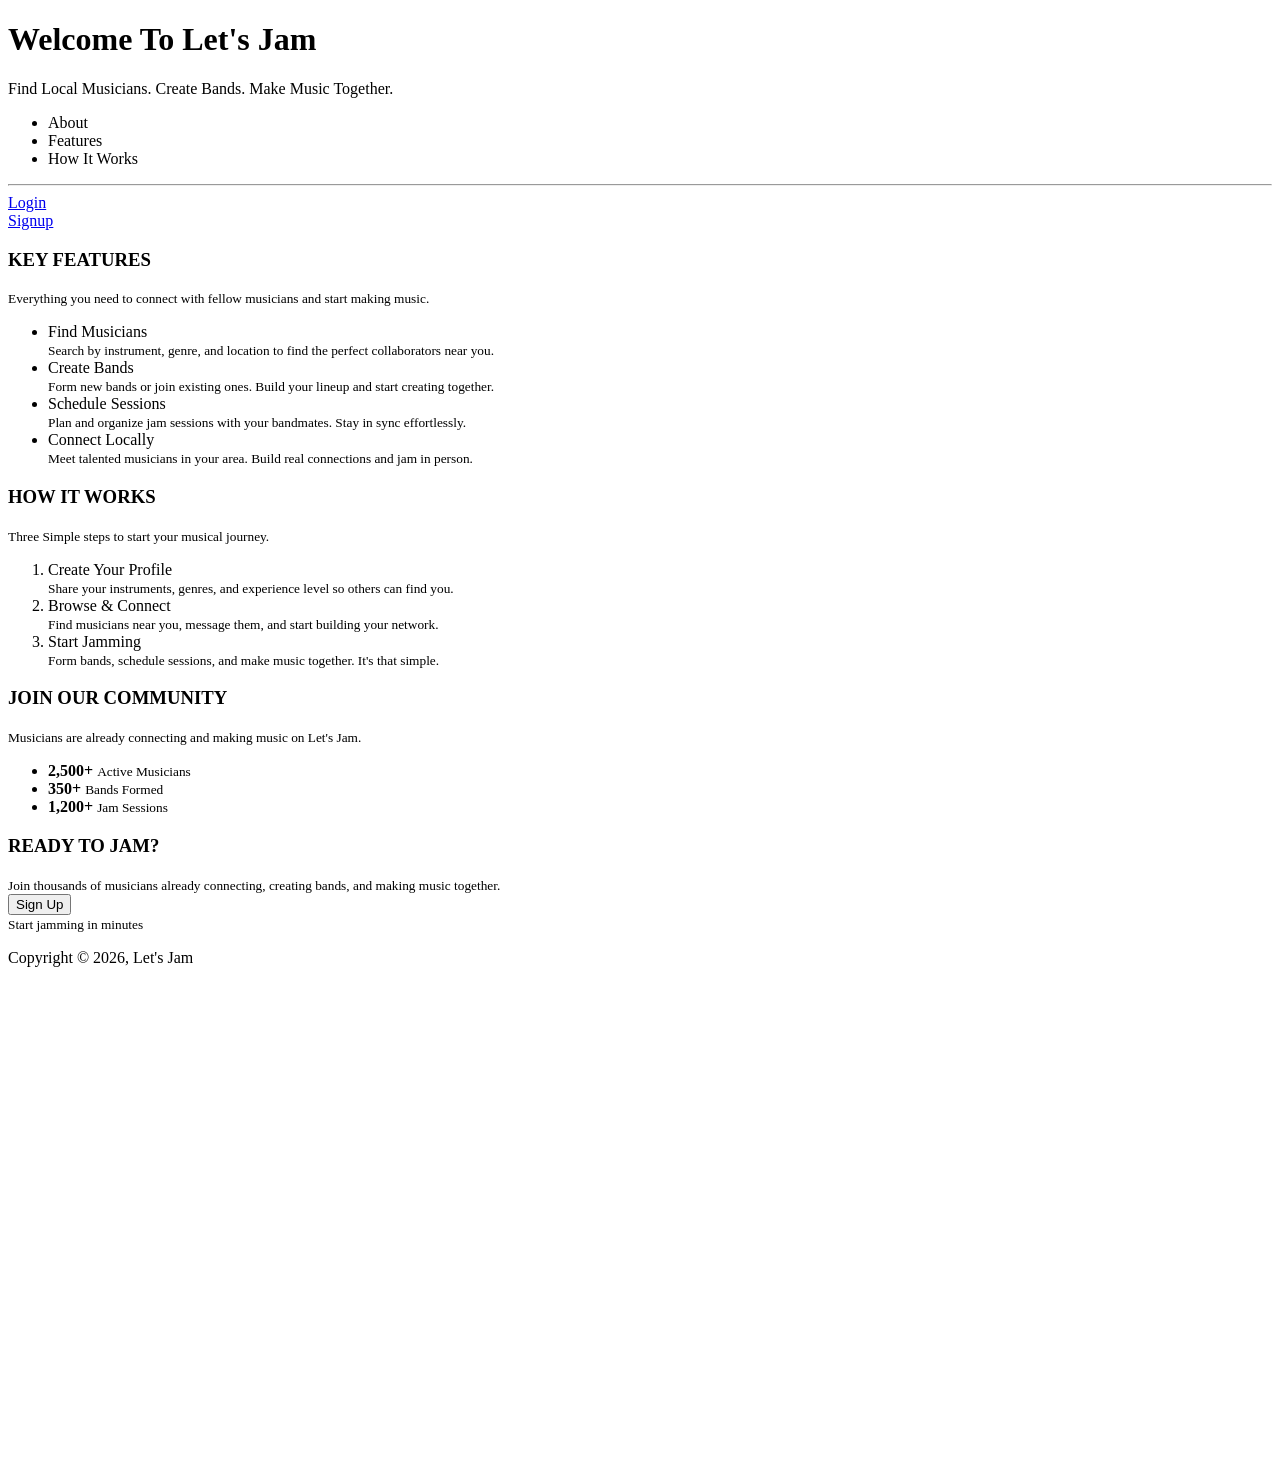
==== index.html @ 32e2967e "Created login and signup.html, basic layout of index.html for the welcome page with fake data and te" ====
<!doctype html>
<html lang="en">
  <head>
    <title>Let's Jam</title>
  </head>
  <body>
    <header id="main-header">
      <h1>Welcome To Let's Jam</h1>
      <p>Find Local Musicians. Create Bands. Make Music Together.</p>
    </header>

    <nav>
      <ul>
        <li>About</li>
        <li>Features</li>
        <li>How It Works</li>
      </ul>
    </nav>
    <hr />
    <nav>
      <a href="login.html">Login</a>
      <br />
      <a href="signup.html">Signup</a>
    </nav>

    <section>
      <article>
        <h3>KEY FEATURES</h3>
        <small
          >Everything you need to connect with fellow musicians and start making
          music.
        </small>
        <article>
          <ul>
            <li>Find Musicians</li>
            <small>
              Search by instrument, genre, and location to find the perfect
              collaborators near you.
            </small>
            <li>Create Bands</li>
            <small>
              Form new bands or join existing ones. Build your lineup and start
              creating together.
            </small>
            <li>Schedule Sessions</li>
            <small>
              Plan and organize jam sessions with your bandmates. Stay in sync
              effortlessly.
            </small>
            <li>Connect Locally</li>
            <small>
              Meet talented musicians in your area. Build real connections and
              jam in person.
            </small>
          </ul>
        </article>
      </article>
    </section>
    <section>
      <article>
        <h3>HOW IT WORKS</h3>
        <small>Three Simple steps to start your musical journey. </small>
        <article>
          <ol>
            <li>Create Your Profile</li>
            <small>
              Share your instruments, genres, and experience level so others can
              find you.
            </small>
            <li>Browse & Connect</li>
            <small>
              Find musicians near you, message them, and start building your
              network.
            </small>
            <li>Start Jamming</li>
            <small>
              Form bands, schedule sessions, and make music together. It's that
              simple.
            </small>
          </ol>
        </article>
      </article>
    </section>
    <section>
      <h3>JOIN OUR COMMUNITY</h3>
      <small
        >Musicians are already connecting and making music on Let's Jam.
      </small>
      <ul>
        <li>
          <strong>2,500+</strong>
          <small>Active Musicians</small>
        </li>
        <li>
          <strong>350+</strong>
          <small>Bands Formed</small>
        </li>
        <li>
          <strong>1,200+</strong>
          <small>Jam Sessions</small>
        </li>
      </ul>
    </section>
    <section>
      <h3>READY TO JAM?</h3>
      <small
        >Join thousands of musicians already connecting, creating bands, and
        making music together.</small
      >
      <br />
      <button>Sign Up</button>
      <br />
      <small>Start jamming in minutes</small>
    </section>
    <footer id="main-footer">
      <p>Copyright &copy; 2026, Let's Jam</p>
    </footer>
    <div style="margin-top: 500px"></div>
  </body>
</html>
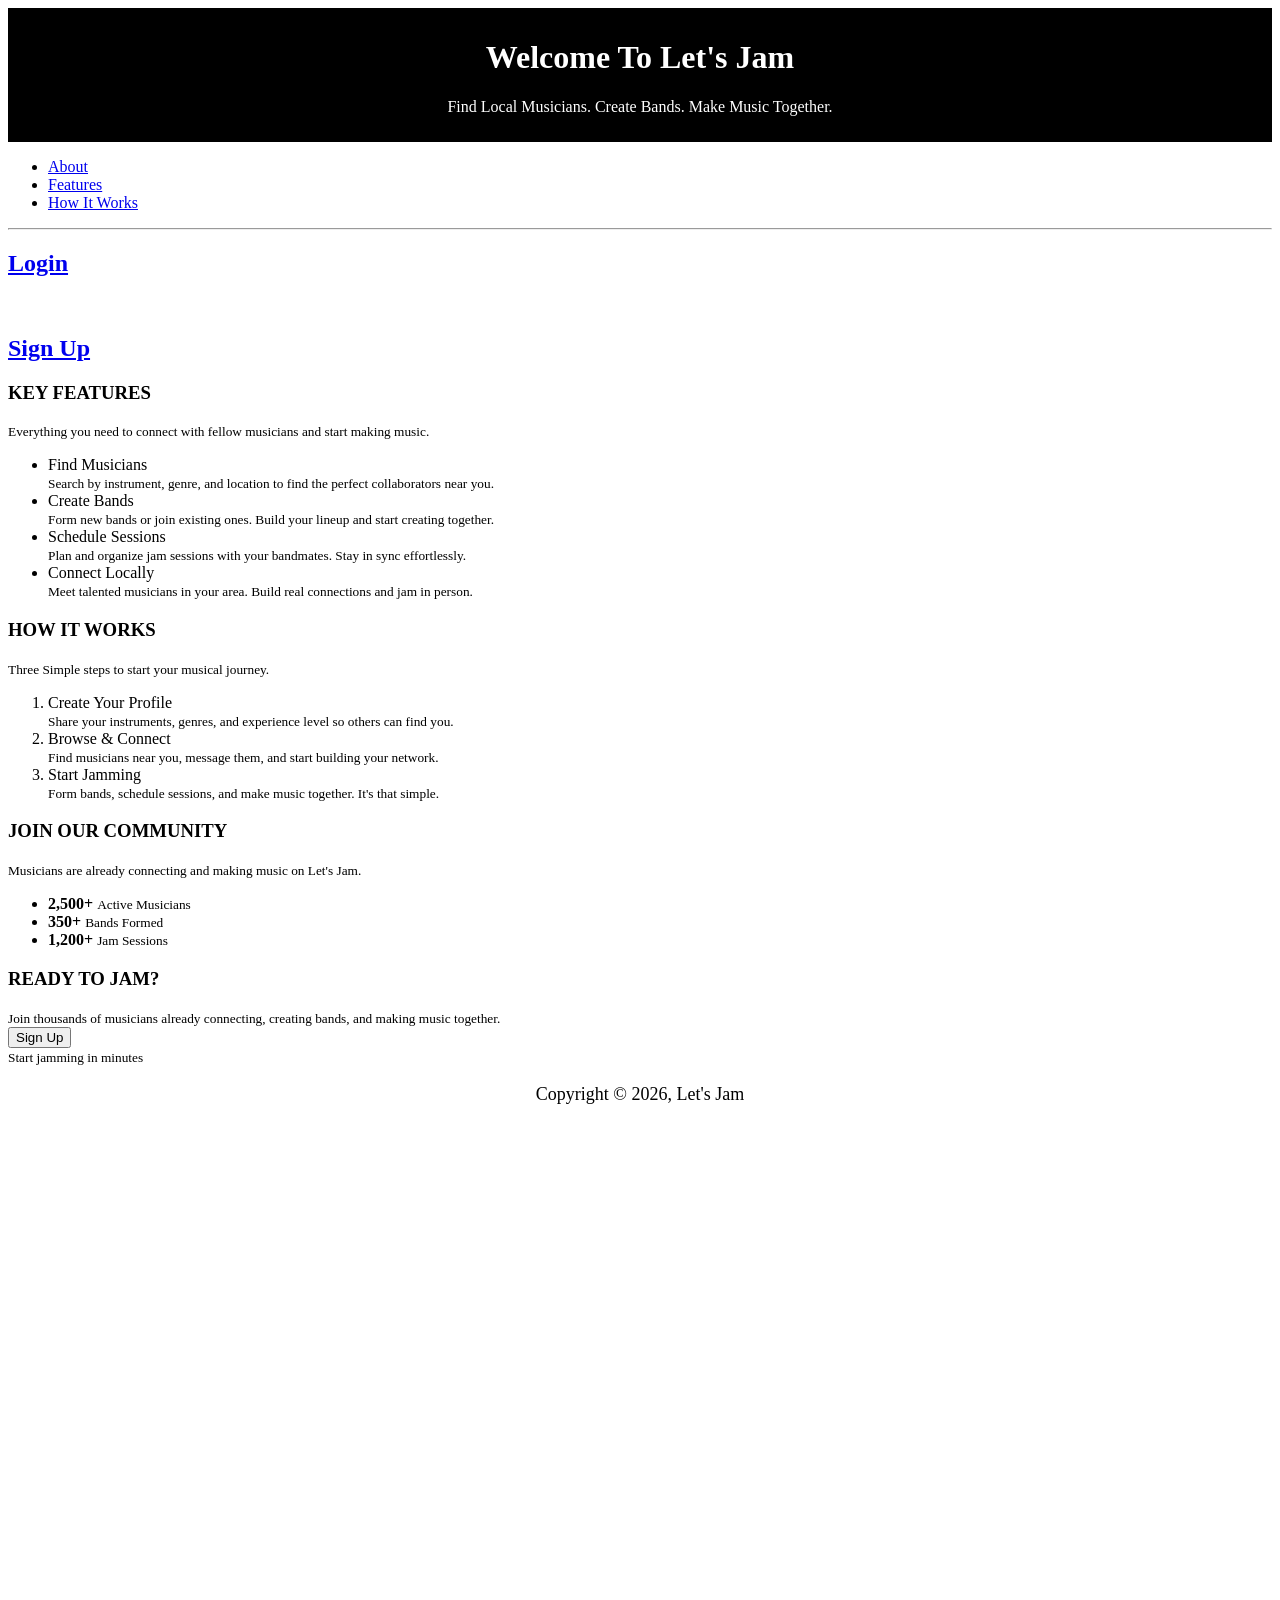
==== commit 80f51386: "Created about, features, how-it-works.html pages, blank pages, added navigation to them in index.htm" ====
--- a/index.html
+++ b/index.html
@@ -2,6 +2,20 @@
 <html lang="en">
   <head>
     <title>Let's Jam</title>
+    <meta name="description" content="Music Website by Gavin Antonacci" />
+    <meta name="keywords" content="web music app, let's jam" />
+    <style type="text/css">
+      #main-header {
+        text-align: center;
+        background-color: black;
+        color: white;
+        padding: 10px;
+      }
+      #main-footer {
+        text-align: center;
+        font-size: 18px;
+      }
+    </style>
   </head>
   <body>
     <header id="main-header">
@@ -11,107 +25,109 @@
 
     <nav>
       <ul>
-        <li>About</li>
-        <li>Features</li>
-        <li>How It Works</li>
+        <li><a href="about.html">About</a></li>
+        <li><a href="features.html">Features</a></li>
+        <li><a href="how-it-works.html">How It Works</a></li>
       </ul>
     </nav>
     <hr />
     <nav>
-      <a href="login.html">Login</a>
+      <a href="login.html"><h2>Login</h2></a>
       <br />
-      <a href="signup.html">Signup</a>
+      <a href="signup.html"><h2>Sign Up</h2></a>
     </nav>
 
     <section>
-      <article>
+      <article class="info">
         <h3>KEY FEATURES</h3>
         <small
           >Everything you need to connect with fellow musicians and start making
           music.
         </small>
-        <article>
-          <ul>
-            <li>Find Musicians</li>
-            <small>
-              Search by instrument, genre, and location to find the perfect
-              collaborators near you.
-            </small>
-            <li>Create Bands</li>
-            <small>
-              Form new bands or join existing ones. Build your lineup and start
-              creating together.
-            </small>
-            <li>Schedule Sessions</li>
-            <small>
-              Plan and organize jam sessions with your bandmates. Stay in sync
-              effortlessly.
-            </small>
-            <li>Connect Locally</li>
-            <small>
-              Meet talented musicians in your area. Build real connections and
-              jam in person.
-            </small>
-          </ul>
-        </article>
+        <ul>
+          <li>Find Musicians</li>
+          <small>
+            Search by instrument, genre, and location to find the perfect
+            collaborators near you.
+          </small>
+          <li>Create Bands</li>
+          <small>
+            Form new bands or join existing ones. Build your lineup and start
+            creating together.
+          </small>
+          <li>Schedule Sessions</li>
+          <small>
+            Plan and organize jam sessions with your bandmates. Stay in sync
+            effortlessly.
+          </small>
+          <li>Connect Locally</li>
+          <small>
+            Meet talented musicians in your area. Build real connections and jam
+            in person.
+          </small>
+        </ul>
       </article>
     </section>
     <section>
-      <article>
+      <article class="info">
         <h3>HOW IT WORKS</h3>
         <small>Three Simple steps to start your musical journey. </small>
-        <article>
-          <ol>
-            <li>Create Your Profile</li>
-            <small>
-              Share your instruments, genres, and experience level so others can
-              find you.
-            </small>
-            <li>Browse & Connect</li>
-            <small>
-              Find musicians near you, message them, and start building your
-              network.
-            </small>
-            <li>Start Jamming</li>
-            <small>
-              Form bands, schedule sessions, and make music together. It's that
-              simple.
-            </small>
-          </ol>
-        </article>
+
+        <ol>
+          <li>Create Your Profile</li>
+          <small>
+            Share your instruments, genres, and experience level so others can
+            find you.
+          </small>
+          <li>Browse & Connect</li>
+          <small>
+            Find musicians near you, message them, and start building your
+            network.
+          </small>
+          <li>Start Jamming</li>
+          <small>
+            Form bands, schedule sessions, and make music together. It's that
+            simple.
+          </small>
+        </ol>
       </article>
     </section>
     <section>
-      <h3>JOIN OUR COMMUNITY</h3>
-      <small
-        >Musicians are already connecting and making music on Let's Jam.
-      </small>
-      <ul>
-        <li>
-          <strong>2,500+</strong>
-          <small>Active Musicians</small>
-        </li>
-        <li>
-          <strong>350+</strong>
-          <small>Bands Formed</small>
-        </li>
-        <li>
-          <strong>1,200+</strong>
-          <small>Jam Sessions</small>
-        </li>
-      </ul>
+      <article class="info">
+        <h3>JOIN OUR COMMUNITY</h3>
+        <small
+          >Musicians are already connecting and making music on Let's Jam.
+        </small>
+        <ul>
+          <li>
+            <strong>2,500+</strong>
+            <small>Active Musicians</small>
+          </li>
+          <li>
+            <strong>350+</strong>
+            <small>Bands Formed</small>
+          </li>
+          <li>
+            <strong>1,200+</strong>
+            <small>Jam Sessions</small>
+          </li>
+        </ul>
+      </article>
     </section>
     <section>
-      <h3>READY TO JAM?</h3>
-      <small
-        >Join thousands of musicians already connecting, creating bands, and
-        making music together.</small
-      >
-      <br />
-      <button>Sign Up</button>
-      <br />
-      <small>Start jamming in minutes</small>
+      <article class="info">
+        <h3>READY TO JAM?</h3>
+        <small
+          >Join thousands of musicians already connecting, creating bands, and
+          making music together.</small
+        >
+        <br />
+        <button>Sign Up</button>
+        <br />
+        <small>Start jamming in minutes</small>
+      </article>
     </section>
+
     <footer id="main-footer">
       <p>Copyright &copy; 2026, Let's Jam</p>
     </footer>
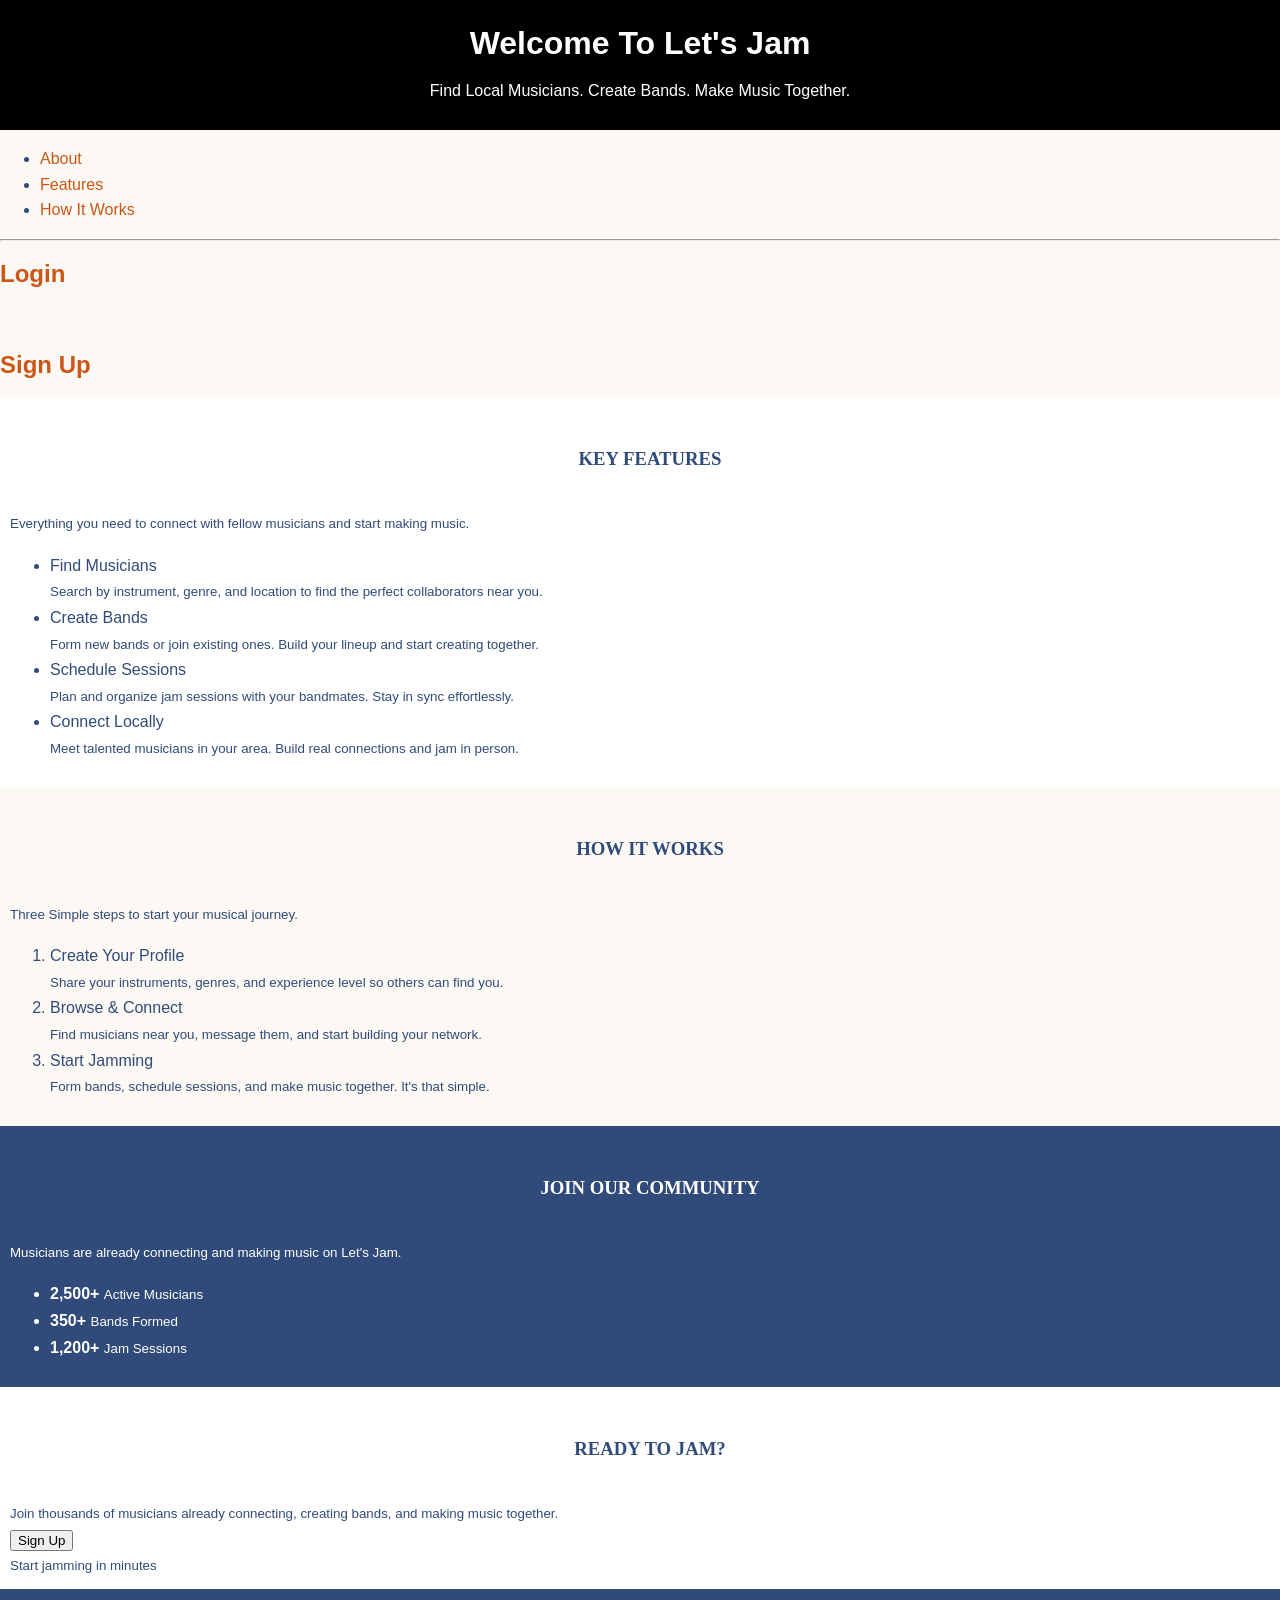
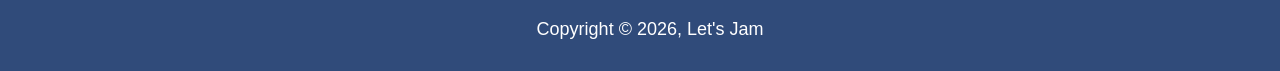
==== commit cd3a77b6: "added css test files, and implement css into html, wip" ====
--- a/index.html
+++ b/index.html
@@ -2,135 +2,129 @@
 <html lang="en">
   <head>
     <title>Let's Jam</title>
+    <link rel="stylesheet" type="text/css" href="css/style.css" />
     <meta name="description" content="Music Website by Gavin Antonacci" />
     <meta name="keywords" content="web music app, let's jam" />
-    <style type="text/css">
-      #main-header {
-        text-align: center;
-        background-color: black;
-        color: white;
-        padding: 10px;
-      }
-      #main-footer {
-        text-align: center;
-        font-size: 18px;
-      }
-    </style>
+    <style type="text/css"></style>
   </head>
   <body>
-    <header id="main-header">
-      <h1>Welcome To Let's Jam</h1>
-      <p>Find Local Musicians. Create Bands. Make Music Together.</p>
-    </header>
+    <div>
+      <header id="main-header">
+        <h1>Welcome To Let's Jam</h1>
+        <p>Find Local Musicians. Create Bands. Make Music Together.</p>
+      </header>
+      <div class="box-1">
+        <nav>
+          <ul>
+            <li><a href="pages/about.html">About</a></li>
+            <li><a href="pages/features.html">Features</a></li>
+            <li><a href="pages/how-it-works.html">How It Works</a></li>
+          </ul>
+        </nav>
+      </div>
+      <hr />
+      <div class="box-2">
+        <nav>
+          <a href="pages/login.html"><h2>Login</h2></a>
+          <br />
+          <a href="pages/signup.html"><h2>Sign Up</h2></a>
+        </nav>
+      </div>
+      <div class="text-area">
+        <div class="features">
+          <h3>KEY FEATURES</h3>
+          <small
+            >Everything you need to connect with fellow musicians and start
+            making music.
+          </small>
+          <ul>
+            <li>Find Musicians</li>
+            <small>
+              Search by instrument, genre, and location to find the perfect
+              collaborators near you.
+            </small>
+            <li>Create Bands</li>
+            <small>
+              Form new bands or join existing ones. Build your lineup and start
+              creating together.
+            </small>
+            <li>Schedule Sessions</li>
+            <small>
+              Plan and organize jam sessions with your bandmates. Stay in sync
+              effortlessly.
+            </small>
+            <li>Connect Locally</li>
+            <small>
+              Meet talented musicians in your area. Build real connections and
+              jam in person.
+            </small>
+          </ul>
+        </div>
+      </div>
+      <div class="text-area">
+        <div class="how-it-works">
+          <h3>HOW IT WORKS</h3>
+          <small>Three Simple steps to start your musical journey. </small>
 
-    <nav>
-      <ul>
-        <li><a href="about.html">About</a></li>
-        <li><a href="features.html">Features</a></li>
-        <li><a href="how-it-works.html">How It Works</a></li>
-      </ul>
-    </nav>
-    <hr />
-    <nav>
-      <a href="login.html"><h2>Login</h2></a>
-      <br />
-      <a href="signup.html"><h2>Sign Up</h2></a>
-    </nav>
-
-    <section>
-      <article class="info">
-        <h3>KEY FEATURES</h3>
-        <small
-          >Everything you need to connect with fellow musicians and start making
-          music.
-        </small>
-        <ul>
-          <li>Find Musicians</li>
-          <small>
-            Search by instrument, genre, and location to find the perfect
-            collaborators near you.
+          <ol>
+            <li>Create Your Profile</li>
+            <small>
+              Share your instruments, genres, and experience level so others can
+              find you.
+            </small>
+            <li>Browse & Connect</li>
+            <small>
+              Find musicians near you, message them, and start building your
+              network.
+            </small>
+            <li>Start Jamming</li>
+            <small>
+              Form bands, schedule sessions, and make music together. It's that
+              simple.
+            </small>
+          </ol>
+        </div>
+      </div>
+      <div class="text-area">
+        <div class="join-our-community">
+          <h3>JOIN OUR COMMUNITY</h3>
+          <small
+            >Musicians are already connecting and making music on Let's Jam.
           </small>
-          <li>Create Bands</li>
-          <small>
-            Form new bands or join existing ones. Build your lineup and start
-            creating together.
-          </small>
-          <li>Schedule Sessions</li>
-          <small>
-            Plan and organize jam sessions with your bandmates. Stay in sync
-            effortlessly.
-          </small>
-          <li>Connect Locally</li>
-          <small>
-            Meet talented musicians in your area. Build real connections and jam
-            in person.
-          </small>
-        </ul>
-      </article>
-    </section>
-    <section>
-      <article class="info">
-        <h3>HOW IT WORKS</h3>
-        <small>Three Simple steps to start your musical journey. </small>
-
-        <ol>
-          <li>Create Your Profile</li>
-          <small>
-            Share your instruments, genres, and experience level so others can
-            find you.
-          </small>
-          <li>Browse & Connect</li>
-          <small>
-            Find musicians near you, message them, and start building your
-            network.
-          </small>
-          <li>Start Jamming</li>
-          <small>
-            Form bands, schedule sessions, and make music together. It's that
-            simple.
-          </small>
-        </ol>
-      </article>
-    </section>
-    <section>
-      <article class="info">
-        <h3>JOIN OUR COMMUNITY</h3>
-        <small
-          >Musicians are already connecting and making music on Let's Jam.
-        </small>
-        <ul>
-          <li>
-            <strong>2,500+</strong>
-            <small>Active Musicians</small>
-          </li>
-          <li>
-            <strong>350+</strong>
-            <small>Bands Formed</small>
-          </li>
-          <li>
-            <strong>1,200+</strong>
-            <small>Jam Sessions</small>
-          </li>
-        </ul>
-      </article>
-    </section>
-    <section>
-      <article class="info">
-        <h3>READY TO JAM?</h3>
-        <small
-          >Join thousands of musicians already connecting, creating bands, and
-          making music together.</small
-        >
-        <br />
-        <button>Sign Up</button>
-        <br />
-        <small>Start jamming in minutes</small>
-      </article>
-    </section>
-
-    <footer id="main-footer">
-      <p>Copyright &copy; 2026, Let's Jam</p>
-    </footer>
-    <div style="margin-top: 500px"></div>
+          <ul>
+            <li>
+              <strong>2,500+</strong>
+              <small>Active Musicians</small>
+            </li>
+            <li>
+              <strong>350+</strong>
+              <small>Bands Formed</small>
+            </li>
+            <li>
+              <strong>1,200+</strong>
+              <small>Jam Sessions</small>
+            </li>
+          </ul>
+        </div>
+      </div>
+      <div class="text-area">
+        <div class="ready-to-jam">
+          <h3>READY TO JAM?</h3>
+          <small
+            >Join thousands of musicians already connecting, creating bands, and
+            making music together.</small
+          >
+          <br />
+          <button>Sign Up</button>
+          <br />
+          <small>Start jamming in minutes</small>
+        </div>
+      </div>
+    </div>
+    <div class="text-area">
+      <footer id="main-footer">
+        <p>Copyright &copy; 2026, Let's Jam</p>
+      </footer>
+    </div>
   </body>
 </html>
--- a/css/style.css
+++ b/css/style.css
@@ -0,0 +1,116 @@
+body {
+  background-color: #fcf8f3;
+  color: #304b7a;
+  font-family: Arial, Helvetica, sans-serif;
+  font-size: 16px;
+  font-weight: normal;
+  line-height: 1.6em;
+  margin: 0;
+}
+#main-header {
+  text-align: center;
+  background-color: black;
+  color: white;
+  padding: 10px;
+}
+#main-footer {
+  background-color: #304b7a;
+  color: #ffffff;
+  text-align: center;
+  font-size: 18px;
+  padding: 10px;
+  width: 100%;
+}
+.container {
+  width: 80%;
+  margin: auto;
+}
+a {
+  text-decoration: none;
+  color: #cb5615;
+}
+a:hover {
+  color: #b34d12;
+}
+.text-area {
+  /*
+  border: 5px red solid;
+  
+  border-width: 3px;
+  border-bottom-width: 10px;
+  */
+
+  width: 100%;
+}
+.features {
+  background-color: #ffffff;
+  color: #304b7a;
+  /*
+  border: 5px red solid;
+  
+  border-width: 3px;
+  border-bottom-width: 10px;
+  */
+  padding: 10px;
+  width: 100%;
+}
+.features h3 {
+  font-family: "Tahoma";
+  text-align: center;
+  padding: 20px;
+  border: 10px;
+}
+.how-it-works {
+  background-color: #fcf8f3;
+  color: #304b7a;
+  /*
+  border: 5px red solid;
+  
+  border-width: 3px;
+  border-bottom-width: 10px;
+  */
+  padding: 10px;
+  width: 100%;
+}
+.how-it-works h3 {
+  font-family: "Tahoma";
+  text-align: center;
+  padding: 20px;
+  border: 10px;
+}
+.join-our-community {
+  background-color: #304b7a;
+  color: #ffffff;
+  /*
+  border: 5px red solid;
+  
+  border-width: 3px;
+  border-bottom-width: 10px;
+  */
+  padding: 10px;
+  width: 100%;
+}
+.join-our-community h3 {
+  font-family: "Tahoma";
+  text-align: center;
+  padding: 20px;
+  border: 10px;
+}
+.ready-to-jam {
+  background-color: #ffffff;
+  color: #304b7a;
+  /*
+  border: 5px red solid;
+  
+  border-width: 3px;
+  border-bottom-width: 10px;
+  */
+  padding: 10px;
+  width: 100%;
+}
+.ready-to-jam h3 {
+  font-family: "Tahoma";
+  text-align: center;
+  padding: 20px;
+  border: 10px;
+}
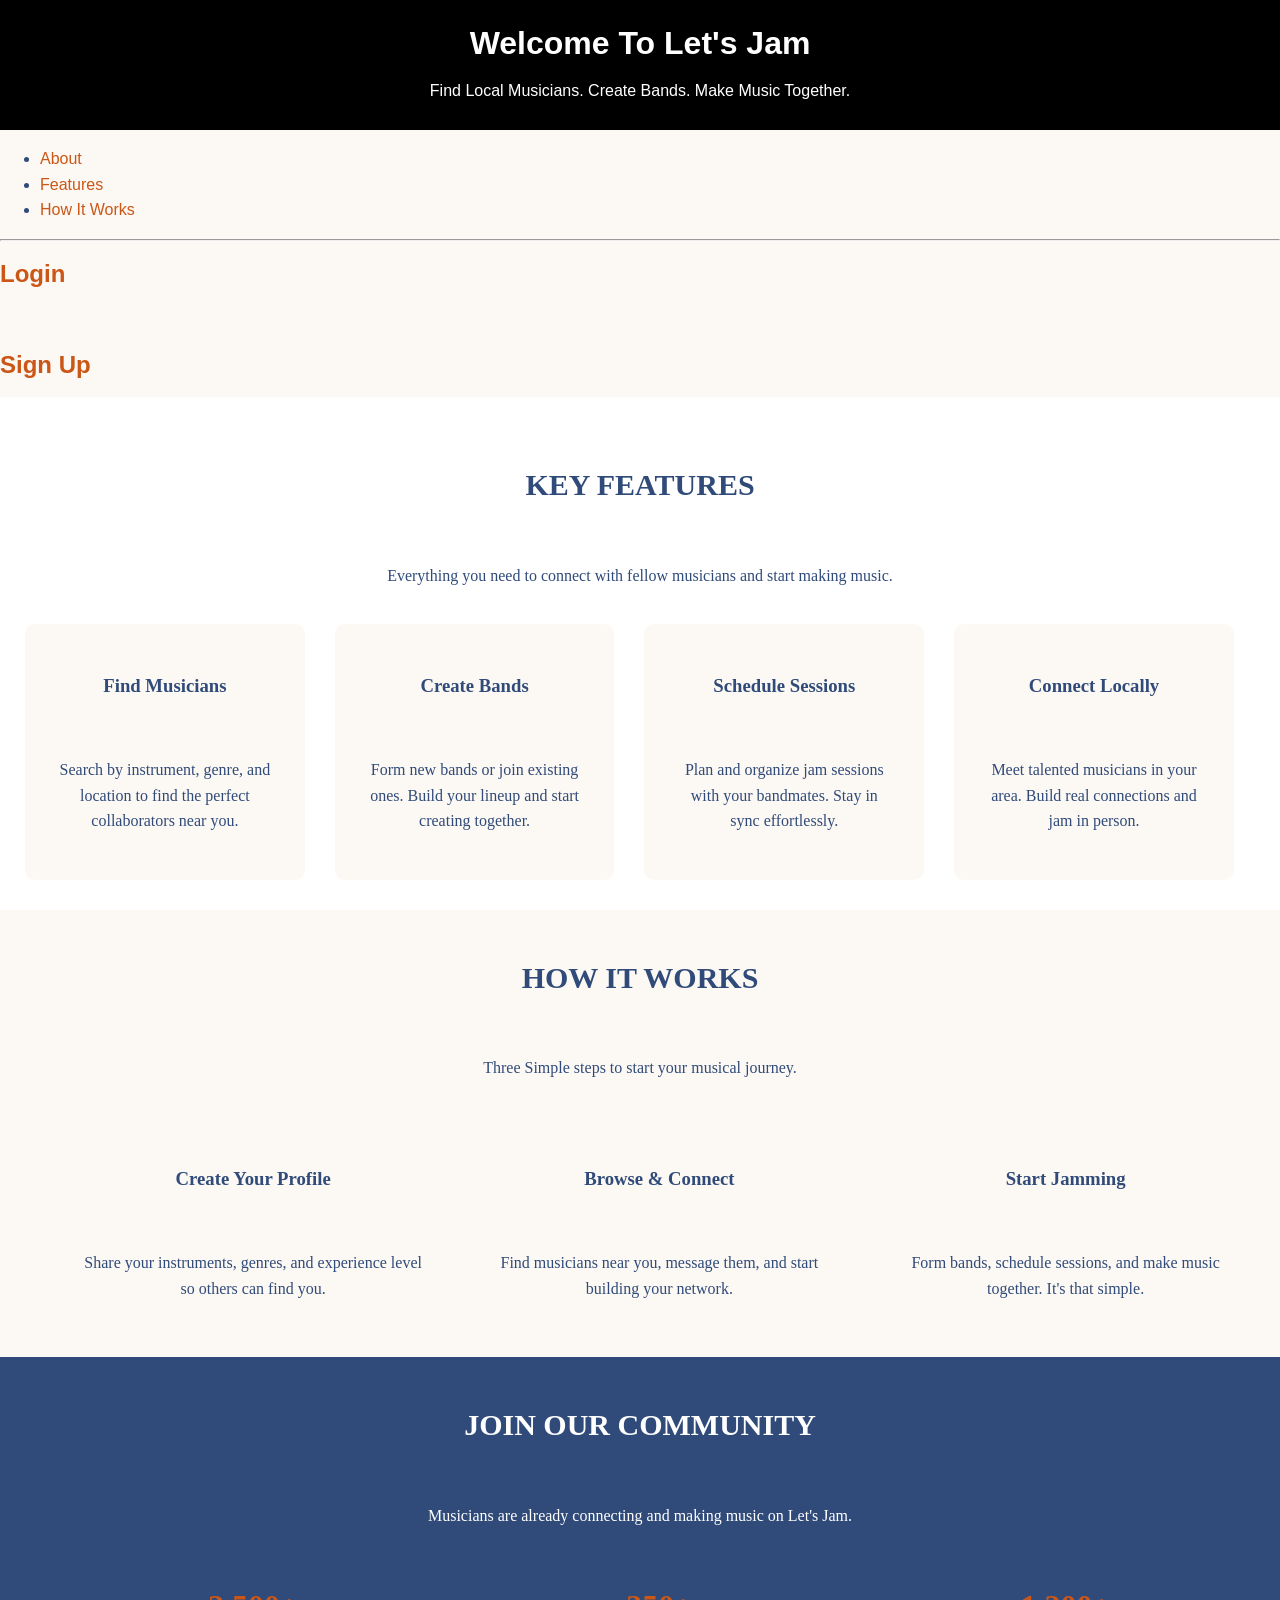
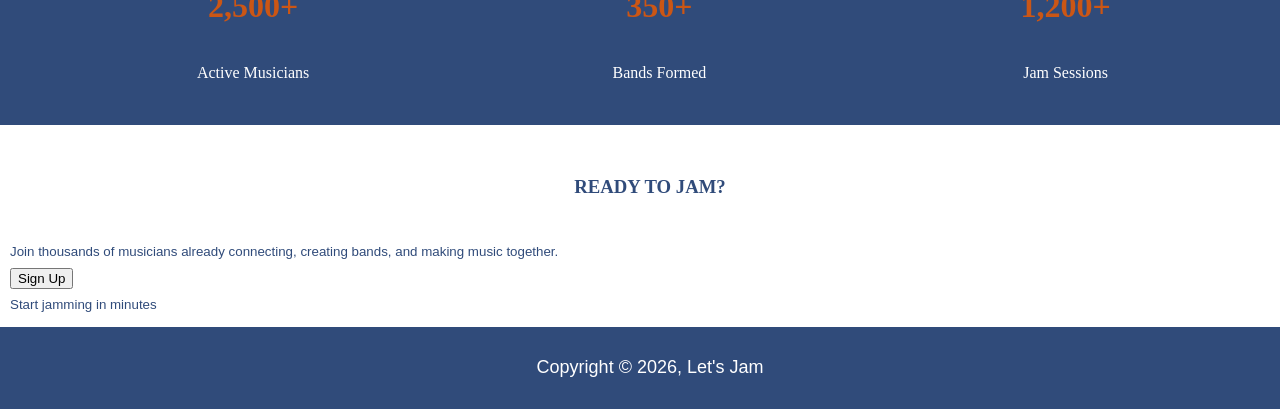
==== commit 76dabb52: "improved the css styling for index.html" ====
--- a/index.html
+++ b/index.html
@@ -30,83 +30,92 @@
           <a href="pages/signup.html"><h2>Sign Up</h2></a>
         </nav>
       </div>
-      <div class="text-area">
-        <div class="features">
-          <h3>KEY FEATURES</h3>
-          <small
-            >Everything you need to connect with fellow musicians and start
-            making music.
-          </small>
-          <ul>
-            <li>Find Musicians</li>
-            <small>
-              Search by instrument, genre, and location to find the perfect
-              collaborators near you.
-            </small>
-            <li>Create Bands</li>
-            <small>
-              Form new bands or join existing ones. Build your lineup and start
-              creating together.
-            </small>
-            <li>Schedule Sessions</li>
-            <small>
-              Plan and organize jam sessions with your bandmates. Stay in sync
-              effortlessly.
-            </small>
-            <li>Connect Locally</li>
-            <small>
-              Meet talented musicians in your area. Build real connections and
-              jam in person.
-            </small>
-          </ul>
+
+      <div class="features">
+        <h2>KEY FEATURES</h2>
+        <p>
+          Everything you need to connect with fellow musicians and start making
+          music.
+        </p>
+
+        <div class="block">
+          <h3>Find Musicians</h3>
+          <p>
+            Search by instrument, genre, and location to find the perfect
+            collaborators near you.
+          </p>
+        </div>
+        <div class="block">
+          <h3>Create Bands</h3>
+          <p>
+            Form new bands or join existing ones. Build your lineup and start
+            creating together.
+          </p>
+        </div>
+        <div class="block">
+          <h3>Schedule Sessions</h3>
+          <p>
+            Plan and organize jam sessions with your bandmates. Stay in sync
+            effortlessly.
+          </p>
+        </div>
+        <div class="block">
+          <h3>Connect Locally</h3>
+          <p>
+            Meet talented musicians in your area. Build real connections and jam
+            in person.
+          </p>
         </div>
       </div>
-      <div class="text-area">
-        <div class="how-it-works">
-          <h3>HOW IT WORKS</h3>
-          <small>Three Simple steps to start your musical journey. </small>
 
-          <ol>
-            <li>Create Your Profile</li>
-            <small>
+      <div class="how-it-works">
+        <h2>HOW IT WORKS</h2>
+        <p>Three Simple steps to start your musical journey.</p>
+
+        <ol>
+          <li class="block">
+            <h3>Create Your Profile</h3>
+            <p>
               Share your instruments, genres, and experience level so others can
               find you.
-            </small>
-            <li>Browse & Connect</li>
-            <small>
+            </p>
+          </li>
+          <li class="block">
+            <h3>Browse & Connect</h3>
+            <p>
               Find musicians near you, message them, and start building your
               network.
-            </small>
-            <li>Start Jamming</li>
-            <small>
+            </p>
+          </li>
+          <li class="block">
+            <h3>Start Jamming</h3>
+            <p>
               Form bands, schedule sessions, and make music together. It's that
               simple.
-            </small>
-          </ol>
-        </div>
+            </p>
+          </li>
+        </ol>
       </div>
-      <div class="text-area">
-        <div class="join-our-community">
-          <h3>JOIN OUR COMMUNITY</h3>
-          <small
-            >Musicians are already connecting and making music on Let's Jam.
-          </small>
-          <ul>
-            <li>
-              <strong>2,500+</strong>
-              <small>Active Musicians</small>
-            </li>
-            <li>
-              <strong>350+</strong>
-              <small>Bands Formed</small>
-            </li>
-            <li>
-              <strong>1,200+</strong>
-              <small>Jam Sessions</small>
-            </li>
-          </ul>
-        </div>
+
+      <div class="join-our-community">
+        <h2>JOIN OUR COMMUNITY</h2>
+        <p>Musicians are already connecting and making music on Let's Jam.</p>
+        <ul>
+          <li class="block">
+            <h3>2,500+</h3>
+            <p>Active Musicians</p>
+          </li>
+          <li class="block">
+            <h3>350+</h3>
+            <p>Bands Formed</p>
+          </li>
+          <li class="block">
+            <h3>1,200+</h3>
+            <p>Jam Sessions</p>
+          </li>
+        </ul>
       </div>
+
       <div class="text-area">
         <div class="ready-to-jam">
           <h3>READY TO JAM?</h3>
--- a/css/style.css
+++ b/css/style.css
@@ -32,69 +32,98 @@
 a:hover {
   color: #b34d12;
 }
-.text-area {
-  /*
-  border: 5px red solid;
-  
-  border-width: 3px;
-  border-bottom-width: 10px;
-  */
+
+.features,
+.how-it-works,
+.join-our-community {
+  background-color: #ffffff;
+  color: #304b7a;
+  padding: 10px;
 
   width: 100%;
+  height: auto;
+  box-sizing: border-box;
+  overflow: hidden;
 }
 .features {
-  background-color: #ffffff;
-  color: #304b7a;
-  /*
-  border: 5px red solid;
-  
-  border-width: 3px;
-  border-bottom-width: 10px;
-  */
-  padding: 10px;
-  width: 100%;
+  padding-top: 30px;
+  padding-bottom: 30px;
 }
-.features h3 {
+.features h2,
+.how-it-works h2,
+.join-our-community h2 {
+  font-family: "Tahoma";
+  text-align: center;
+  font-size: 30px;
+  padding: 20px;
+  border: 10px;
+}
+.features h3,
+.how-it-works h3,
+.join-our-community h3 {
   font-family: "Tahoma";
   text-align: center;
   padding: 20px;
   border: 10px;
 }
+.features p,
+.how-it-works p,
+.join-our-community p {
+  font-family: "Tahoma";
+  text-align: center;
+  display: block;
+  padding: 20px;
+}
+.features .block,
+.how-it-works .block,
+.join-our-community .block {
+  float: left;
+  width: 25%;
+  padding: 10px;
+  box-sizing: border-box;
+  list-style: none;
+}
+.features .block {
+  background-color: #fcf8f3;
+
+  margin-left: 15px;
+  margin-right: 15px;
+  width: 22.2%;
+  border-radius: 10px;
+}
 .how-it-works {
   background-color: #fcf8f3;
   color: #304b7a;
-  /*
-  border: 5px red solid;
-  
-  border-width: 3px;
-  border-bottom-width: 10px;
-  */
-  padding: 10px;
-  width: 100%;
+}
+.how-it-works h2 {
+  font-family: "Tahoma";
 }
 .how-it-works h3 {
   font-family: "Tahoma";
-  text-align: center;
-  padding: 20px;
-  border: 10px;
 }
+
+.how-it-works small {
+  font-family: "Tahoma";
+}
+.how-it-works .block {
+  width: 33.3%;
+}
+
 .join-our-community {
   background-color: #304b7a;
   color: #ffffff;
-  /*
-  border: 5px red solid;
-  
-  border-width: 3px;
-  border-bottom-width: 10px;
-  */
-  padding: 10px;
-  width: 100%;
 }
 .join-our-community h3 {
   font-family: "Tahoma";
-  text-align: center;
-  padding: 20px;
-  border: 10px;
+  color: #cb5615;
+  font-size: xx-large;
+  margin: 0;
+}
+.join-our-community p {
+  margin: 0;
+}
+.join-our-community .block {
+  width: 33.3%;
 }
 .ready-to-jam {
   background-color: #ffffff;
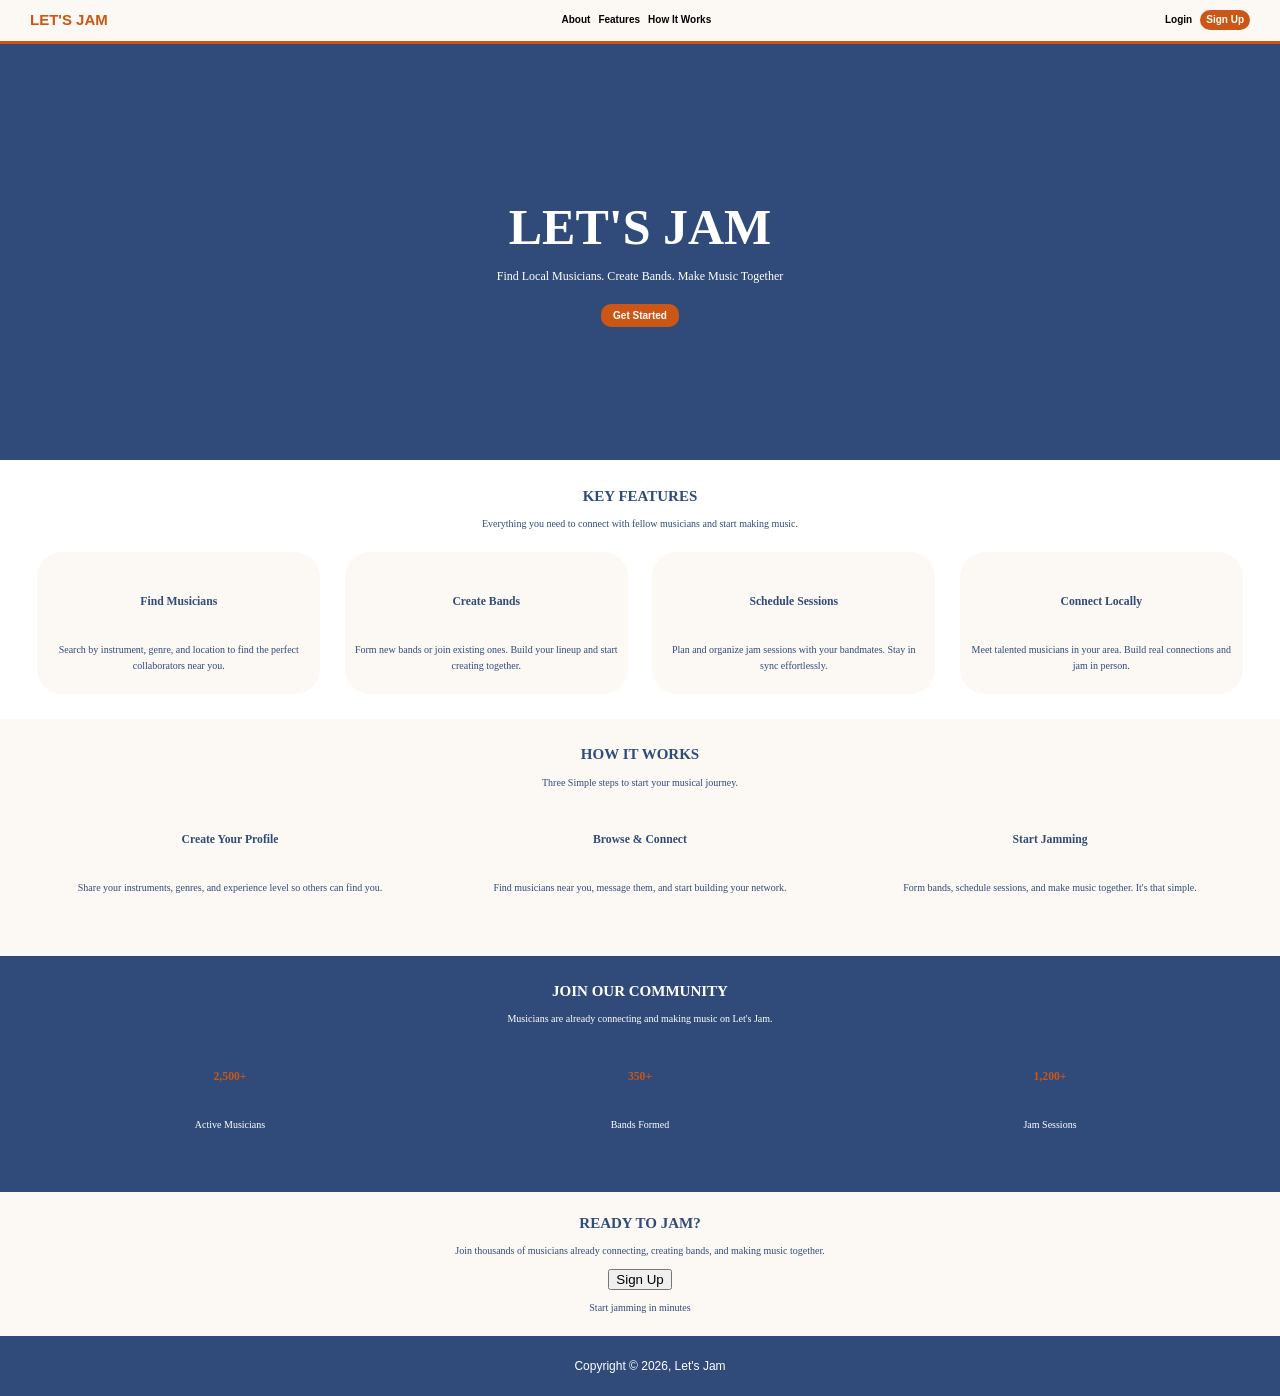
==== commit ca4cb657: "worked on css styling, landing page v1 completed" ====
--- a/index.html
+++ b/index.html
@@ -9,62 +9,64 @@
   </head>
   <body>
     <div>
-      <header id="main-header">
-        <h1>Welcome To Let's Jam</h1>
-        <p>Find Local Musicians. Create Bands. Make Music Together.</p>
-      </header>
-      <div class="box-1">
-        <nav>
+      <nav id="navbar">
+        <div class="title">
+          <h1>LET'S JAM</h1>
+        </div>
+        <div class="links">
           <ul>
             <li><a href="pages/about.html">About</a></li>
             <li><a href="pages/features.html">Features</a></li>
             <li><a href="pages/how-it-works.html">How It Works</a></li>
           </ul>
-        </nav>
+        </div>
+        <div class="profile">
+          <a class="login" href="pages/login.html">Login</a>
+          <a class="signup" href="pages/signup.html">Sign Up</a>
+        </div>
+      </nav>
+      <div class="welcome">
+        <div class="block">
+          <h1>LET'S JAM</h1>
+          <p>Find Local Musicians. Create Bands. Make Music Together</p>
+          <a class="signup" href="pages/signup.html">Get Started</a>
+        </div>
       </div>
-      <hr />
-      <div class="box-2">
-        <nav>
-          <a href="pages/login.html"><h2>Login</h2></a>
-          <br />
-          <a href="pages/signup.html"><h2>Sign Up</h2></a>
-        </nav>
-      </div>
-
       <div class="features">
         <h2>KEY FEATURES</h2>
         <p>
           Everything you need to connect with fellow musicians and start making
           music.
         </p>
-
-        <div class="block">
-          <h3>Find Musicians</h3>
-          <p>
-            Search by instrument, genre, and location to find the perfect
-            collaborators near you.
-          </p>
-        </div>
-        <div class="block">
-          <h3>Create Bands</h3>
-          <p>
-            Form new bands or join existing ones. Build your lineup and start
-            creating together.
-          </p>
-        </div>
-        <div class="block">
-          <h3>Schedule Sessions</h3>
-          <p>
-            Plan and organize jam sessions with your bandmates. Stay in sync
-            effortlessly.
-          </p>
-        </div>
-        <div class="block">
-          <h3>Connect Locally</h3>
-          <p>
-            Meet talented musicians in your area. Build real connections and jam
-            in person.
-          </p>
+        <div class="block-container">
+          <div class="block">
+            <h3>Find Musicians</h3>
+            <p>
+              Search by instrument, genre, and location to find the perfect
+              collaborators near you.
+            </p>
+          </div>
+          <div class="block">
+            <h3>Create Bands</h3>
+            <p>
+              Form new bands or join existing ones. Build your lineup and start
+              creating together.
+            </p>
+          </div>
+          <div class="block">
+            <h3>Schedule Sessions</h3>
+            <p>
+              Plan and organize jam sessions with your bandmates. Stay in sync
+              effortlessly.
+            </p>
+          </div>
+          <div class="block">
+            <h3>Connect Locally</h3>
+            <p>
+              Meet talented musicians in your area. Build real connections and
+              jam in person.
+            </p>
+          </div>
         </div>
       </div>
 
@@ -72,7 +74,7 @@
         <h2>HOW IT WORKS</h2>
         <p>Three Simple steps to start your musical journey.</p>
 
-        <ol>
+        <ol class="block-container">
           <li class="block">
             <h3>Create Your Profile</h3>
             <p>
@@ -100,7 +102,7 @@
       <div class="join-our-community">
         <h2>JOIN OUR COMMUNITY</h2>
         <p>Musicians are already connecting and making music on Let's Jam.</p>
-        <ul>
+        <ul class="block-container">
           <li class="block">
             <h3>2,500+</h3>
             <p>Active Musicians</p>
@@ -116,17 +118,15 @@
         </ul>
       </div>
 
-      <div class="text-area">
-        <div class="ready-to-jam">
-          <h3>READY TO JAM?</h3>
-          <small
-            >Join thousands of musicians already connecting, creating bands, and
-            making music together.</small
-          >
-          <br />
+      <div class="ready-to-jam">
+        <div class="block">
+          <h2>READY TO JAM?</h2>
+          <p>
+            Join thousands of musicians already connecting, creating bands, and
+            making music together.
+          </p>
           <button>Sign Up</button>
-          <br />
-          <small>Start jamming in minutes</small>
+          <p>Start jamming in minutes</p>
         </div>
       </div>
     </div>
--- a/css/style.css
+++ b/css/style.css
@@ -2,14 +2,14 @@
   background-color: #fcf8f3;
   color: #304b7a;
   font-family: Arial, Helvetica, sans-serif;
-  font-size: 16px;
+  font-size: 10px;
   font-weight: normal;
   line-height: 1.6em;
   margin: 0;
 }
 #main-header {
   text-align: center;
-  background-color: black;
+  background-color: #333;
   color: white;
   padding: 10px;
 }
@@ -17,129 +17,210 @@
   background-color: #304b7a;
   color: #ffffff;
   text-align: center;
-  font-size: 18px;
+  font-size: 12px;
   padding: 10px;
   width: 100%;
 }
+#navbar {
+  background-color: #fcf8f3;
+  border-bottom: 3px solid#cb5615;
+  display: flex;
+  justify-content: space-between;
+  align-items: center;
+}
+
+#navbar .title {
+  padding-left: 30px;
+  color: #cb5615;
+}
+#navbar .links {
+  flex: 1;
+  color: #000;
+}
+#navbar a {
+  text-decoration: none;
+  color: #000;
+  font-weight: 600;
+}
+#navbar a:hover {
+  color: #b34d12;
+}
+#navbar .profile {
+  padding-right: 30px;
+  display: flex;
+  align-items: center;
+  justify-content: center;
+  gap: 8px;
+}
+
+#navbar .profile .signup {
+  background: #cb5615;
+  color: #fff;
+  border-radius: 10px;
+  padding: 2px 6px;
+}
+#navbar .profile .signup:hover {
+  color: #000;
+}
+
+#navbar ul {
+  padding: 0;
+  list-style: none;
+  display: flex;
+  align-items: center;
+  justify-content: center;
+  gap: 8px;
+}
+#navbar li {
+  display: inline;
+}
+
 .container {
   width: 80%;
   margin: auto;
-}
-a {
-  text-decoration: none;
-  color: #cb5615;
-}
+  overflow: hidden;
+}
+
 a:hover {
   color: #b34d12;
 }
-
+/* === Shared Section Styles === */
+.welcome,
 .features,
 .how-it-works,
-.join-our-community {
+.join-our-community,
+.ready-to-jam {
+  padding: 15px;
+  box-sizing: border-box;
+  overflow: hidden;
+}
+.welcome,
+.features .block-container,
+.how-it-works .block-container,
+.join-our-community .block-container,
+.ready-to-jam .block-container {
+  padding: 10px;
+  display: flex;
+}
+.welcome .block,
+.features .block,
+.how-it-works .block,
+.join-our-community .block,
+.ready-to-jam {
+  border-radius: 25px;
+  min-height: 100px;
+  flex: 1 1 0;
+  text-align: center;
+  margin-right: 1%;
+  margin-left: 1%;
+  padding: 10px;
+}
+
+.features h2,
+.how-it-works h2,
+.join-our-community h2,
+.ready-to-jam h2 {
+  font-family: "Tahoma";
+  text-align: center;
+  font-size: 15px;
+  border: 10px;
+}
+
+.features h3,
+.how-it-works h3,
+.join-our-community h3,
+.ready-to-jam {
+  font-family: "Tahoma";
+  text-align: center;
+  border: 10px;
+}
+.welcome p,
+.features p,
+.how-it-works p,
+.join-our-community p,
+.ready-to-jam p {
+  font-family: "Tahoma";
+  text-align: center;
+  display: block;
+}
+
+/* === Features Only === */
+.features {
   background-color: #ffffff;
   color: #304b7a;
-  padding: 10px;
-
-  width: 100%;
-  height: auto;
-  box-sizing: border-box;
-  overflow: hidden;
-}
-.features {
-  padding-top: 30px;
-  padding-bottom: 30px;
-}
-.features h2,
-.how-it-works h2,
-.join-our-community h2 {
-  font-family: "Tahoma";
-  text-align: center;
-  font-size: 30px;
+}
+.features .block {
+  background: #fcf8f3;
+}
+.features h3 {
   padding: 20px;
-  border: 10px;
-}
-.features h3,
-.how-it-works h3,
-.join-our-community h3 {
-  font-family: "Tahoma";
-  text-align: center;
-  padding: 20px;
-  border: 10px;
-}
-.features p,
-.how-it-works p,
-.join-our-community p {
-  font-family: "Tahoma";
-  text-align: center;
-  display: block;
-  padding: 20px;
-}
-.features .block,
-.how-it-works .block,
-.join-our-community .block {
-  float: left;
-  width: 25%;
-  padding: 10px;
-  box-sizing: border-box;
-  list-style: none;
-}
-.features .block {
-  background-color: #fcf8f3;
-
-  margin-left: 15px;
-  margin-right: 15px;
-  width: 22.2%;
-  border-radius: 10px;
-}
+}
+
+/* === How It Works Only === */
 .how-it-works {
   background-color: #fcf8f3;
   color: #304b7a;
 }
-.how-it-works h2 {
-  font-family: "Tahoma";
+.how-it-works .block-container {
+  margin: 0;
+}
+.how-it-works .block {
+  list-style: none;
 }
 .how-it-works h3 {
-  font-family: "Tahoma";
-}
-
-.how-it-works small {
-  font-family: "Tahoma";
-}
-.how-it-works .block {
-  width: 33.3%;
-}
-
+  padding: 0px 20px 20px 20px;
+}
+.how-it-works p {
+  padding: 0px 20px 0px 20px;
+}
+
+/* === Join Our Community Only === */
 .join-our-community {
   background-color: #304b7a;
   color: #ffffff;
 }
+.join-our-community .block-container {
+  margin: 0;
+}
+.join-our-community .block {
+  list-style: none;
+}
 .join-our-community h3 {
-  font-family: "Tahoma";
   color: #cb5615;
-  font-size: xx-large;
-  margin: 0;
+  padding: 0px 20px 20px 20px;
 }
 .join-our-community p {
-  margin: 0;
-}
-.join-our-community .block {
-  width: 33.3%;
-}
-.ready-to-jam {
-  background-color: #ffffff;
-  color: #304b7a;
-  /*
-  border: 5px red solid;
-  
-  border-width: 3px;
-  border-bottom-width: 10px;
-  */
-  padding: 10px;
-  width: 100%;
-}
-.ready-to-jam h3 {
-  font-family: "Tahoma";
-  text-align: center;
-  padding: 20px;
-  border: 10px;
-}
+  padding: 0px 20px 0px 20px;
+}
+/* === Ready-To-Jam Only === */
+
+.welcome {
+  background-color: #304b7a;
+}
+.welcome .block {
+  padding-bottom: 10%;
+}
+.welcome h1 {
+  font-family: "Tahoma";
+  text-align: center;
+  justify-content: center;
+  color: #fff;
+  padding-top: 10%;
+  font-size: 50px;
+}
+.welcome p {
+  color: #fff;
+  padding-bottom: 1%;
+  font-size: 12px;
+}
+.welcome a:hover {
+  color: #000;
+}
+.welcome a {
+  text-decoration: none;
+  background: #cb5615;
+  color: #fff;
+  border-radius: 10px;
+  padding: 6px 12px;
+  font-weight: 600;
+}
